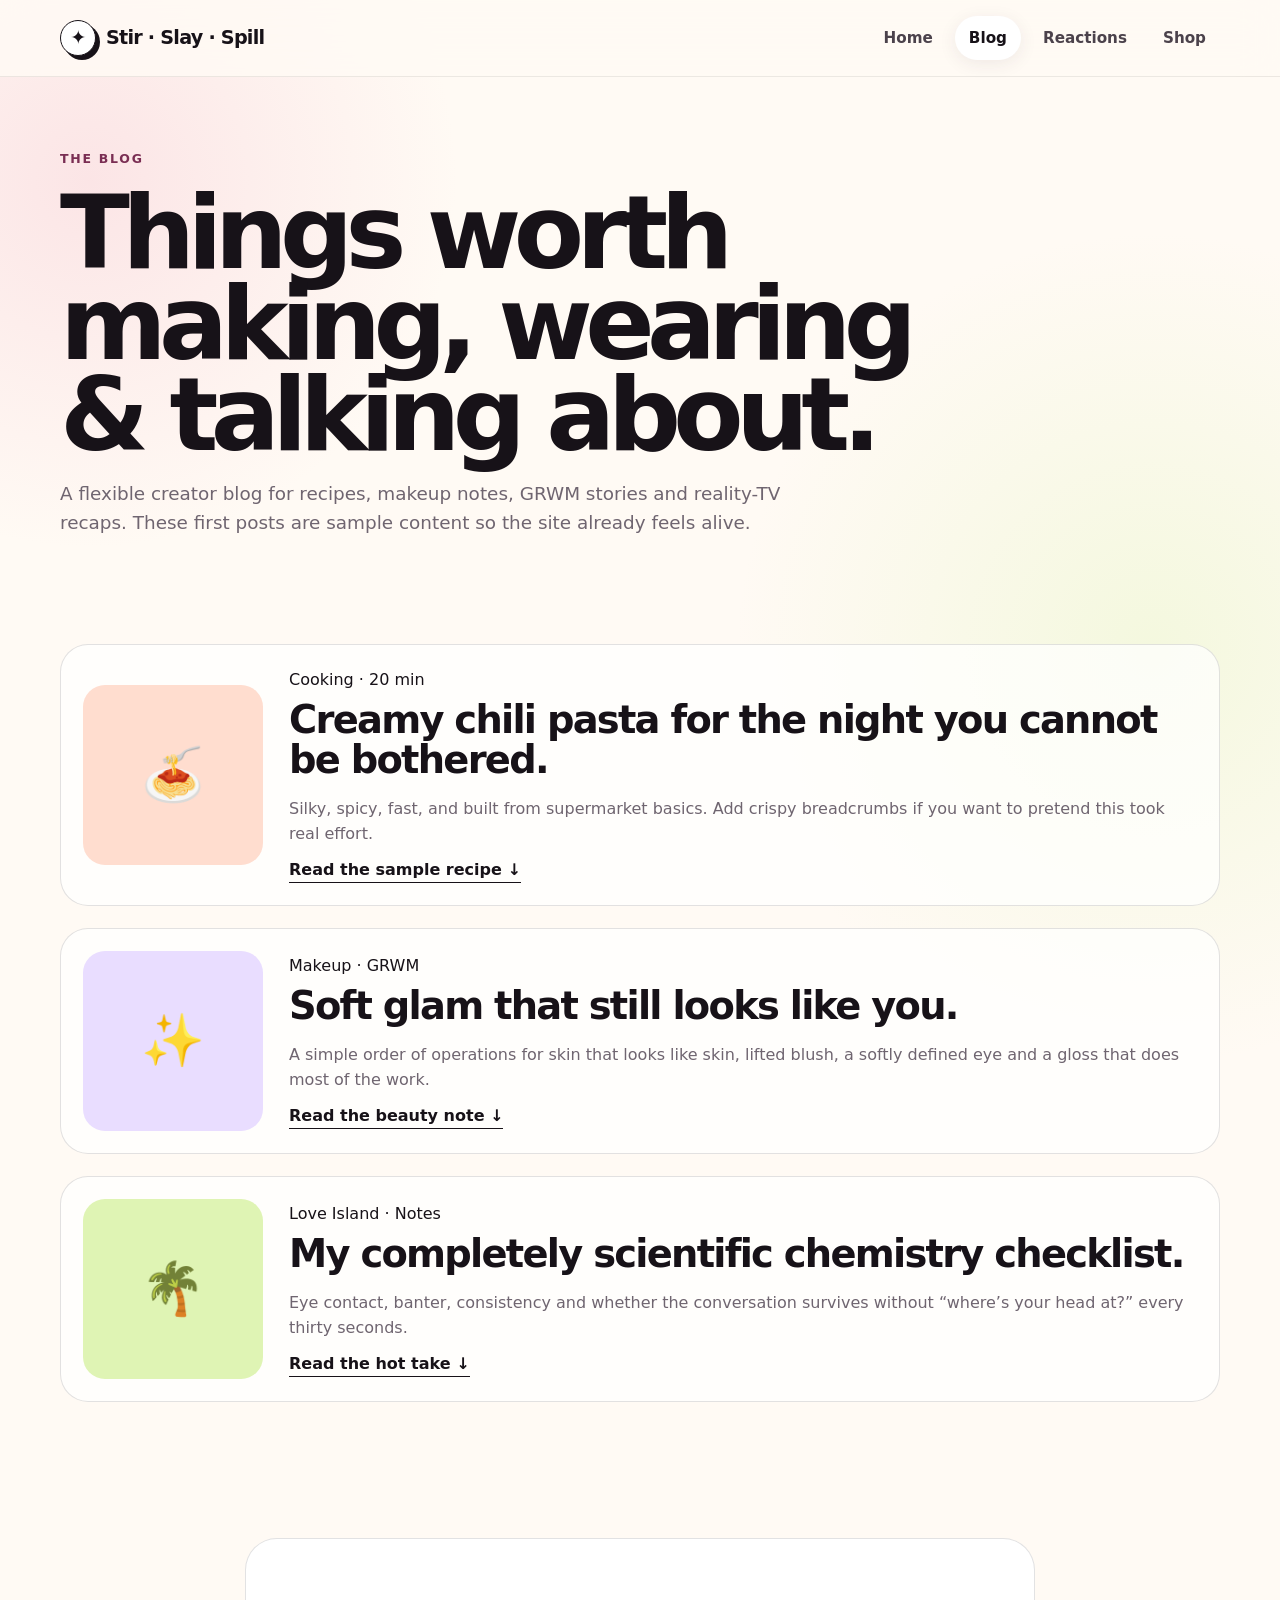
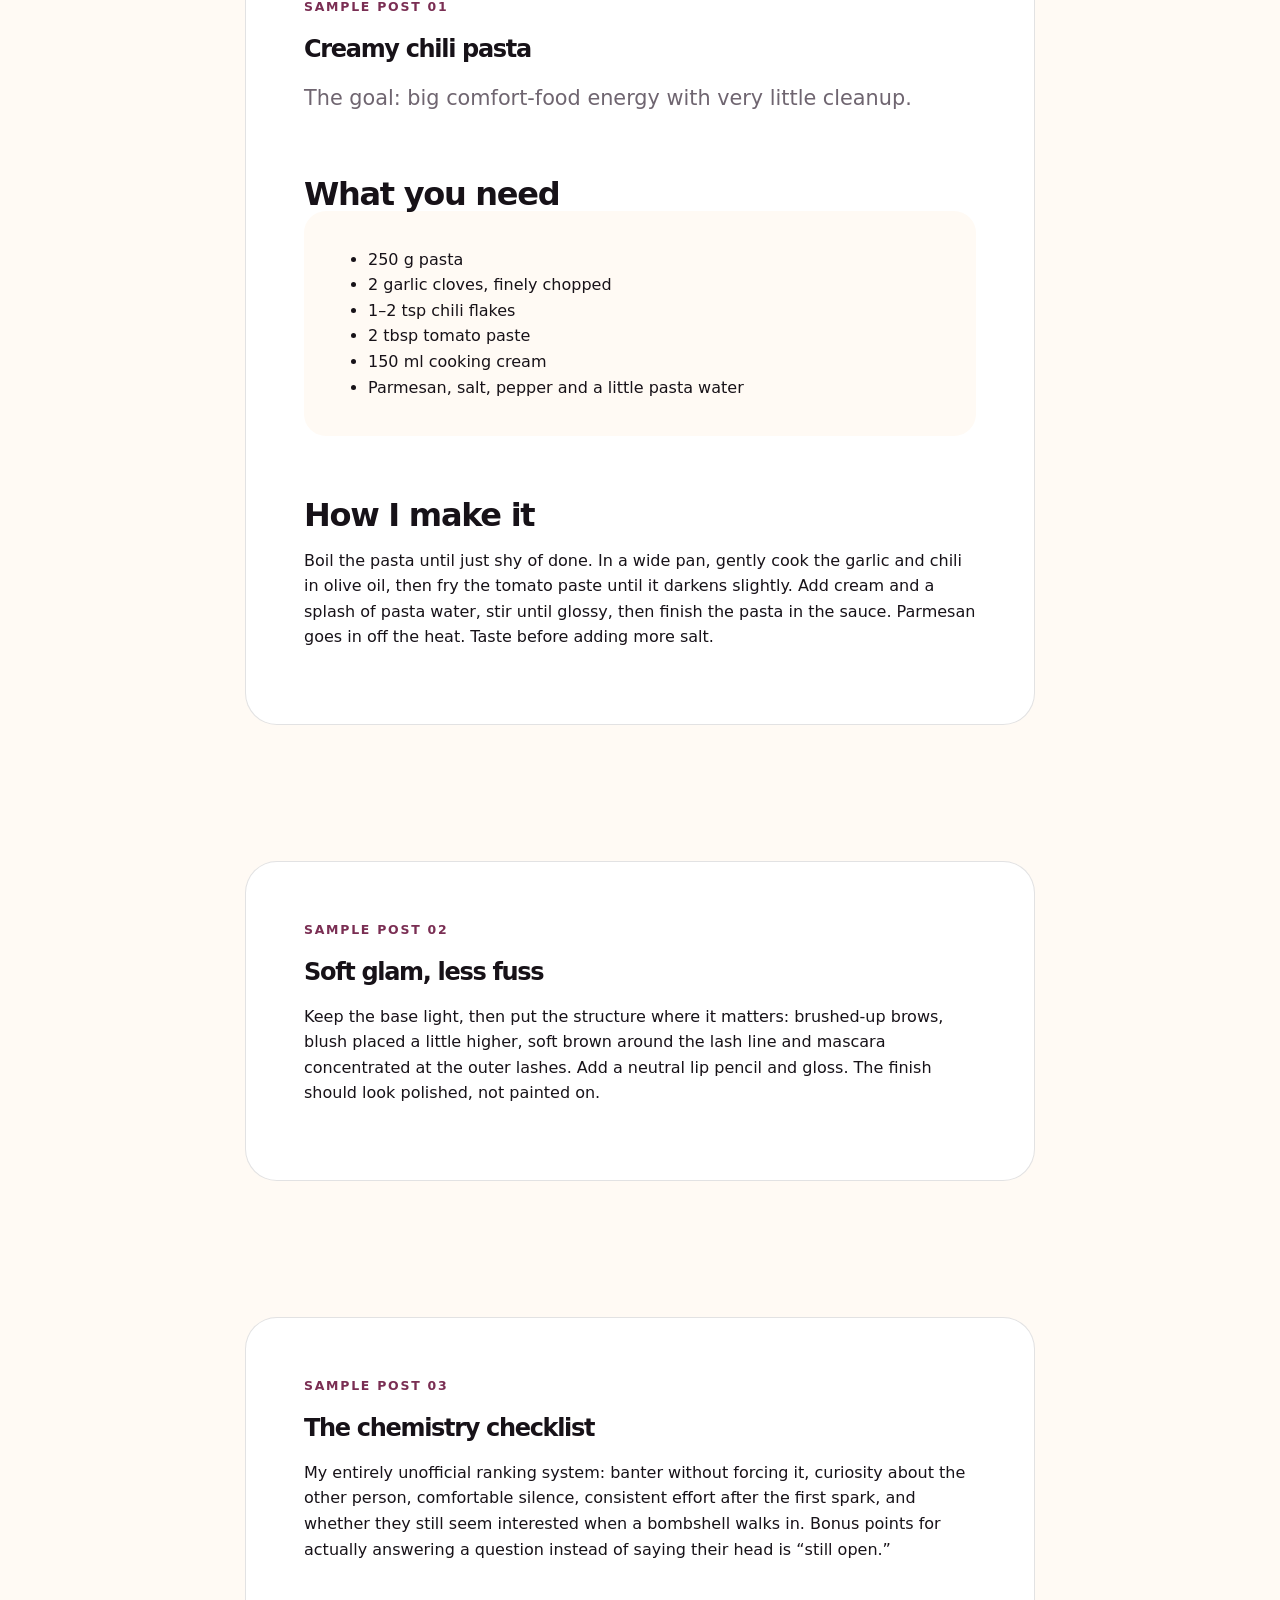
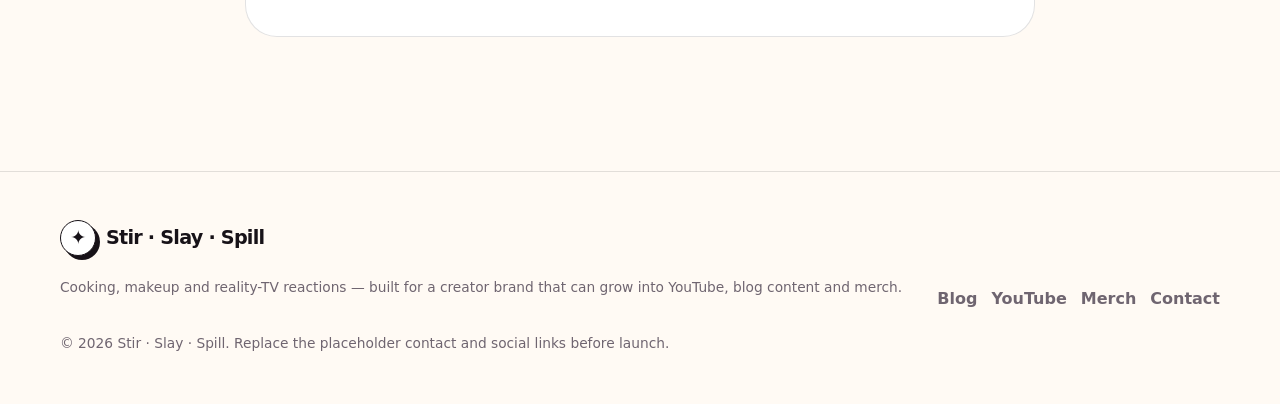
==== blog.html @ a6b5875b "Rebuild GitHub Pages site as creator blog, reactions and merch hub" ====
<!doctype html>
<html lang="en"><head><meta charset="utf-8"><meta name="viewport" content="width=device-width,initial-scale=1"><meta name="description" content="The Stir Slay Spill blog — food, makeup and reality-TV notes."><title>Blog — Stir · Slay · Spill</title><link rel="stylesheet" href="styles.css"></head>
<body>
<header class="site-header"><div class="container nav"><a class="brand" href="index.html"><span class="brand-mark">✦</span><span>Stir · Slay · Spill</span></a><button class="menu-btn" aria-expanded="false" aria-label="Open navigation">Menu</button><nav class="nav-links"><a href="index.html">Home</a><a href="blog.html" aria-current="page">Blog</a><a href="reactions.html">Reactions</a><a href="shop.html">Shop</a></nav></div></header>
<main>
<section class="page-hero"><div class="container"><div class="kicker">The blog</div><h1>Things worth making, wearing & talking about.</h1><p>A flexible creator blog for recipes, makeup notes, GRWM stories and reality-TV recaps. These first posts are sample content so the site already feels alive.</p></div></section>
<section class="section-tight"><div class="container post-list">
  <article class="post"><div class="post-art">🍝</div><div><div class="mini">Cooking · 20 min</div><h2>Creamy chili pasta for the night you cannot be bothered.</h2><p>Silky, spicy, fast, and built from supermarket basics. Add crispy breadcrumbs if you want to pretend this took real effort.</p><a class="card-link" href="#pasta">Read the sample recipe ↓</a></div></article>
  <article class="post"><div class="post-art">✨</div><div><div class="mini">Makeup · GRWM</div><h2>Soft glam that still looks like you.</h2><p>A simple order of operations for skin that looks like skin, lifted blush, a softly defined eye and a gloss that does most of the work.</p><a class="card-link" href="#glam">Read the beauty note ↓</a></div></article>
  <article class="post"><div class="post-art">🌴</div><div><div class="mini">Love Island · Notes</div><h2>My completely scientific chemistry checklist.</h2><p>Eye contact, banter, consistency and whether the conversation survives without “where’s your head at?” every thirty seconds.</p><a class="card-link" href="#island">Read the hot take ↓</a></div></article>
</div></section>
<section class="section" id="pasta"><div class="container article"><div class="kicker">Sample post 01</div><h1 style="letter-spacing:-.055em;line-height:1">Creamy chili pasta</h1><p class="lede">The goal: big comfort-food energy with very little cleanup.</p><h2>What you need</h2><div class="ingredients"><ul><li>250 g pasta</li><li>2 garlic cloves, finely chopped</li><li>1–2 tsp chili flakes</li><li>2 tbsp tomato paste</li><li>150 ml cooking cream</li><li>Parmesan, salt, pepper and a little pasta water</li></ul></div><h2>How I make it</h2><p>Boil the pasta until just shy of done. In a wide pan, gently cook the garlic and chili in olive oil, then fry the tomato paste until it darkens slightly. Add cream and a splash of pasta water, stir until glossy, then finish the pasta in the sauce. Parmesan goes in off the heat. Taste before adding more salt.</p></div></section>
<section class="section-tight" id="glam"><div class="container article"><div class="kicker">Sample post 02</div><h1 style="letter-spacing:-.055em;line-height:1">Soft glam, less fuss</h1><p>Keep the base light, then put the structure where it matters: brushed-up brows, blush placed a little higher, soft brown around the lash line and mascara concentrated at the outer lashes. Add a neutral lip pencil and gloss. The finish should look polished, not painted on.</p></div></section>
<section class="section" id="island"><div class="container article"><div class="kicker">Sample post 03</div><h1 style="letter-spacing:-.055em;line-height:1">The chemistry checklist</h1><p>My entirely unofficial ranking system: banter without forcing it, curiosity about the other person, comfortable silence, consistent effort after the first spark, and whether they still seem interested when a bombshell walks in. Bonus points for actually answering a question instead of saying their head is “still open.”</p></div></section>
</main>
<footer class="site-footer"><div class="container"><div class="footer-grid"><div><a class="brand" href="index.html"><span class="brand-mark">✦</span><span>Stir · Slay · Spill</span></a><p class="footer-note">Cooking, makeup and reality-TV reactions — built for a creator brand that can grow into YouTube, blog content and merch.</p></div><nav class="footer-nav"><a href="blog.html">Blog</a><a href="reactions.html">YouTube</a><a href="shop.html">Merch</a><a href="mailto:hello@example.com">Contact</a></nav></div><p class="footer-note">© 2026 Stir · Slay · Spill. Replace the placeholder contact and social links before launch.</p></div></footer>
<script src="script.js"></script></body></html>
---- styles.css ----
:root{
  --ink:#171218;
  --muted:#6f6570;
  --cream:#fffaf4;
  --paper:#ffffff;
  --peach:#ffddcf;
  --pink:#f4b8c8;
  --rose:#dc6f91;
  --berry:#7a2e53;
  --lime:#dff4b4;
  --lav:#e9ddff;
  --line:rgba(23,18,24,.12);
  --shadow:0 18px 50px rgba(68,34,51,.12);
  --radius:28px;
}
*{box-sizing:border-box}
html{scroll-behavior:smooth}
body{
  margin:0;
  color:var(--ink);
  background:
    radial-gradient(circle at 7% 5%,rgba(244,184,200,.32),transparent 23rem),
    radial-gradient(circle at 90% 18%,rgba(223,244,180,.34),transparent 26rem),
    var(--cream);
  font-family:Inter,ui-sans-serif,system-ui,-apple-system,BlinkMacSystemFont,"Segoe UI",sans-serif;
  line-height:1.6;
}
body::selection{background:var(--pink)}
a{color:inherit}
img{display:block;max-width:100%}
.container{width:min(1160px,calc(100% - 40px));margin-inline:auto}
.site-header{
  position:sticky;top:0;z-index:50;
  border-bottom:1px solid rgba(23,18,24,.08);
  background:rgba(255,250,244,.82);
  backdrop-filter:blur(18px);
}
.nav{
  min-height:76px;display:flex;align-items:center;justify-content:space-between;gap:20px;
}
.brand{
  display:inline-flex;align-items:center;gap:10px;text-decoration:none;font-weight:900;letter-spacing:-.04em;font-size:1.2rem;
}
.brand-mark{
  width:36px;height:36px;border:1px solid var(--ink);border-radius:50%;
  display:grid;place-items:center;background:var(--paper);box-shadow:4px 4px 0 var(--ink);
}
.nav-links{display:flex;align-items:center;gap:8px}
.nav-links a{
  text-decoration:none;padding:10px 14px;border-radius:999px;font-size:.95rem;font-weight:700;color:#4b424b;
}
.nav-links a:hover,.nav-links a[aria-current="page"]{background:var(--paper);color:var(--ink);box-shadow:0 4px 18px rgba(65,32,48,.08)}
.menu-btn{display:none;border:0;background:transparent;font:inherit;font-weight:800}
.button{
  display:inline-flex;align-items:center;justify-content:center;gap:8px;
  min-height:48px;padding:0 20px;border-radius:999px;border:1.5px solid var(--ink);
  text-decoration:none;font-weight:850;transition:.2s ease;cursor:pointer;
}
.button:hover{transform:translateY(-2px)}
.button-dark{background:var(--ink);color:#fff;box-shadow:5px 5px 0 rgba(220,111,145,.45)}
.button-light{background:var(--paper)}
.button-soft{background:var(--peach);border-color:transparent}
.hero{padding:58px 0 42px}
.hero-grid{display:grid;grid-template-columns:1.05fr .95fr;gap:58px;align-items:center}
.eyebrow{
  display:inline-flex;align-items:center;gap:8px;padding:7px 12px;border-radius:999px;background:var(--lime);
  font-size:.8rem;font-weight:900;text-transform:uppercase;letter-spacing:.12em;
}
.hero h1,.page-hero h1{
  margin:18px 0 18px;font-size:clamp(3.3rem,8vw,7.2rem);line-height:.89;letter-spacing:-.075em;max-width:9ch;
}
.hero h1 em{font-family:Georgia,serif;font-weight:500;color:var(--berry)}
.lede{font-size:clamp(1.05rem,2vw,1.3rem);color:var(--muted);max-width:54ch}
.hero-actions{display:flex;flex-wrap:wrap;gap:12px;margin-top:28px}
.hero-note{margin-top:28px;display:flex;gap:12px;align-items:center;font-size:.92rem;color:var(--muted);font-weight:650}
.hero-note .dot{width:10px;height:10px;border-radius:50%;background:var(--rose);box-shadow:0 0 0 6px rgba(220,111,145,.16)}
.portrait-wrap{position:relative;isolation:isolate}
.portrait-card{
  position:relative;overflow:hidden;border-radius:44px 44px 18px 44px;border:1px solid rgba(23,18,24,.12);
  background:var(--paper);box-shadow:var(--shadow);transform:rotate(1.5deg);
}
.portrait-card img{width:100%;aspect-ratio:4/5;object-fit:cover;object-position:center 40%}
.sticker{
  position:absolute;z-index:2;padding:12px 16px;border:1.5px solid var(--ink);background:#fff;border-radius:18px;
  font-family:Georgia,serif;font-weight:700;box-shadow:5px 5px 0 var(--ink);
}
.sticker.one{left:-20px;top:10%;transform:rotate(-8deg)}
.sticker.two{right:-26px;bottom:12%;transform:rotate(8deg);background:var(--lav)}
.scribble{
  position:absolute;right:-16px;top:-22px;width:120px;height:120px;border:3px solid var(--rose);border-radius:50%;z-index:-1;
}
.ticker{
  margin-top:40px;border-block:1px solid var(--line);overflow:hidden;background:rgba(255,255,255,.4)
}
.ticker-track{
  display:flex;gap:34px;padding:13px 0;white-space:nowrap;font-weight:900;text-transform:uppercase;letter-spacing:.08em;font-size:.82rem;
}
.ticker-track span::after{content:"✦";margin-left:34px;color:var(--rose)}
.section{padding:84px 0}
.section-tight{padding:52px 0}
.section-head{
  display:flex;align-items:end;justify-content:space-between;gap:24px;margin-bottom:30px;
}
.kicker{font-size:.78rem;text-transform:uppercase;letter-spacing:.14em;font-weight:900;color:var(--berry)}
.section h2,.section-head h2,.page-hero h2{
  margin:5px 0 0;font-size:clamp(2.2rem,5vw,4.3rem);line-height:.98;letter-spacing:-.055em;
}
.section-copy{max-width:58ch;color:var(--muted)}
.grid-3{display:grid;grid-template-columns:repeat(3,1fr);gap:20px}
.card{
  border:1px solid var(--line);background:rgba(255,255,255,.75);border-radius:var(--radius);padding:24px;
  box-shadow:0 12px 32px rgba(65,32,48,.06);
}
.card:hover{box-shadow:var(--shadow)}
.card .mini{font-size:.75rem;font-weight:900;text-transform:uppercase;letter-spacing:.11em;color:var(--berry)}
.card h3{font-size:1.5rem;line-height:1.08;letter-spacing:-.035em;margin:10px 0}
.card p{color:var(--muted)}
.card-link{display:inline-flex;margin-top:10px;font-weight:850;text-decoration:none;border-bottom:1px solid currentColor}
.color-card{min-height:330px;display:flex;flex-direction:column;justify-content:flex-end;overflow:hidden;position:relative}
.color-card::before{
  content:"";position:absolute;width:180px;height:180px;border-radius:50%;right:-38px;top:-38px;background:rgba(255,255,255,.45);
}
.color-card.peach{background:var(--peach)}
.color-card.lime{background:var(--lime)}
.color-card.lav{background:var(--lav)}
.icon-big{font-size:3rem;position:absolute;top:24px;left:24px}
.feature{
  display:grid;grid-template-columns:1.15fr .85fr;gap:30px;align-items:stretch;border-radius:36px;background:var(--ink);color:#fff;padding:clamp(26px,5vw,56px);overflow:hidden;position:relative;
}
.feature::after{content:"";position:absolute;right:-90px;bottom:-130px;width:360px;height:360px;border-radius:50%;border:70px solid rgba(244,184,200,.13)}
.feature-copy{position:relative;z-index:1}
.feature .kicker{color:var(--pink)}
.feature h2{font-size:clamp(2.5rem,6vw,5.4rem);line-height:.94;letter-spacing:-.06em;margin:8px 0 16px}
.feature p{color:#cfc6cf;max-width:48ch}
.tv-card{border:1px solid rgba(255,255,255,.18);border-radius:26px;background:#251f25;padding:22px;align-self:center;position:relative;z-index:1}
.tv-screen{aspect-ratio:16/10;border-radius:18px;background:linear-gradient(135deg,var(--pink),var(--lav));display:grid;place-items:center;color:var(--ink);font-size:4rem}
.tv-meta{display:flex;justify-content:space-between;gap:12px;margin-top:16px;font-size:.85rem;color:#cfc6cf}
.quote{
  padding:54px;border-radius:34px;background:var(--paper);border:1px solid var(--line);text-align:center;
}
.quote p{font-family:Georgia,serif;font-size:clamp(1.8rem,4vw,3.6rem);line-height:1.08;margin:0 auto;max-width:21ch}
.quote small{display:block;margin-top:20px;color:var(--muted);font-weight:750}
.shop-strip{display:grid;grid-template-columns:repeat(3,1fr);gap:18px}
.product{overflow:hidden;padding:0}
.product-art{
  min-height:260px;display:grid;place-items:center;font-size:4rem;background:linear-gradient(135deg,#fff,var(--peach));
}
.product:nth-child(2) .product-art{background:linear-gradient(135deg,#fff,var(--lime))}
.product:nth-child(3) .product-art{background:linear-gradient(135deg,#fff,var(--lav))}
.product-body{padding:22px}
.price-row{display:flex;justify-content:space-between;gap:16px;align-items:center}
.badge{display:inline-flex;padding:6px 10px;border-radius:999px;background:var(--ink);color:#fff;font-size:.72rem;font-weight:900;text-transform:uppercase;letter-spacing:.08em}
.newsletter{
  padding:48px;border-radius:36px;background:var(--berry);color:#fff;display:grid;grid-template-columns:1fr auto;gap:28px;align-items:center;
}
.newsletter p{color:#f2dae5;margin-bottom:0}
.newsletter-form{display:flex;gap:10px;min-width:min(100%,470px)}
.newsletter input{
  min-width:0;flex:1;height:50px;border-radius:999px;border:1px solid rgba(255,255,255,.45);padding:0 18px;background:rgba(255,255,255,.12);color:white;font:inherit;
}
.newsletter input::placeholder{color:#f0dbe4}
.newsletter button{height:50px;border:0;border-radius:999px;padding:0 20px;font-weight:850}
.page-hero{padding:72px 0 36px}
.page-hero h1{max-width:12ch}
.page-hero p{max-width:62ch;color:var(--muted);font-size:1.15rem}
.post-list{display:grid;gap:22px}
.post{
  display:grid;grid-template-columns:180px 1fr;gap:26px;align-items:center;border:1px solid var(--line);background:rgba(255,255,255,.72);padding:22px;border-radius:28px;
}
.post-art{aspect-ratio:1;border-radius:22px;display:grid;place-items:center;font-size:3.2rem;background:var(--peach)}
.post:nth-child(2) .post-art{background:var(--lav)}
.post:nth-child(3) .post-art{background:var(--lime)}
.post h2{font-size:clamp(1.6rem,3vw,2.5rem);line-height:1.04;letter-spacing:-.045em;margin:7px 0}
.post p{color:var(--muted);margin-bottom:0}
.article{
  max-width:790px;margin:0 auto;background:var(--paper);border:1px solid var(--line);border-radius:32px;padding:clamp(26px,5vw,58px)
}
.article h2{font-size:2rem;letter-spacing:-.04em;margin-top:2em}
.article .ingredients{background:var(--cream);border-radius:22px;padding:20px 24px}
.video-grid{display:grid;grid-template-columns:repeat(2,1fr);gap:22px}
.video-card{padding:0;overflow:hidden}
.video-thumb{
  aspect-ratio:16/9;display:grid;place-items:center;background:linear-gradient(135deg,var(--lav),var(--pink));font-size:3.5rem;position:relative
}
.play{width:70px;height:70px;border-radius:50%;display:grid;place-items:center;background:var(--ink);color:white;font-size:1.4rem;padding-left:4px}
.video-body{padding:22px}
.video-body h2{font-size:1.55rem;line-height:1.05;letter-spacing:-.035em}
.shop-grid{display:grid;grid-template-columns:repeat(3,1fr);gap:22px}
.shop-grid .product-art{min-height:340px}
.faq{display:grid;gap:12px}
.faq details{background:var(--paper);border:1px solid var(--line);border-radius:18px;padding:18px 20px}
.faq summary{cursor:pointer;font-weight:850}
.site-footer{padding:48px 0 36px;border-top:1px solid var(--line);margin-top:50px}
.footer-grid{display:grid;grid-template-columns:1fr auto;gap:28px;align-items:end}
.footer-nav{display:flex;flex-wrap:wrap;gap:14px}
.footer-nav a{font-weight:750;text-decoration:none;color:var(--muted)}
.footer-note{margin-top:20px;color:var(--muted);font-size:.86rem}
.mobile-only{display:none}
@media (max-width:900px){
  .hero-grid,.feature{grid-template-columns:1fr}
  .hero-grid{gap:38px}
  .portrait-wrap{max-width:620px}
  .grid-3,.shop-strip,.shop-grid{grid-template-columns:1fr 1fr}
  .newsletter{grid-template-columns:1fr}
  .video-grid{grid-template-columns:1fr}
}
@media (max-width:700px){
  .container{width:min(100% - 28px,1160px)}
  .nav{min-height:68px}
  .menu-btn{display:block}
  .nav-links{
    position:absolute;left:14px;right:14px;top:72px;display:none;flex-direction:column;align-items:stretch;
    background:var(--paper);border:1px solid var(--line);border-radius:22px;padding:10px;box-shadow:var(--shadow)
  }
  .nav-links.open{display:flex}
  .nav-links a{padding:12px 14px}
  .hero{padding-top:38px}
  .hero h1,.page-hero h1{font-size:clamp(3rem,17vw,5.4rem)}
  .sticker{font-size:.82rem}
  .sticker.one{left:-5px}
  .sticker.two{right:-6px}
  .section{padding:64px 0}
  .section-head{align-items:start;flex-direction:column}
  .grid-3,.shop-strip,.shop-grid{grid-template-columns:1fr}
  .post{grid-template-columns:1fr}
  .post-art{aspect-ratio:16/9}
  .newsletter{padding:30px}
  .newsletter-form{flex-direction:column;min-width:0}
  .quote{padding:34px 24px}
  .footer-grid{grid-template-columns:1fr}
}
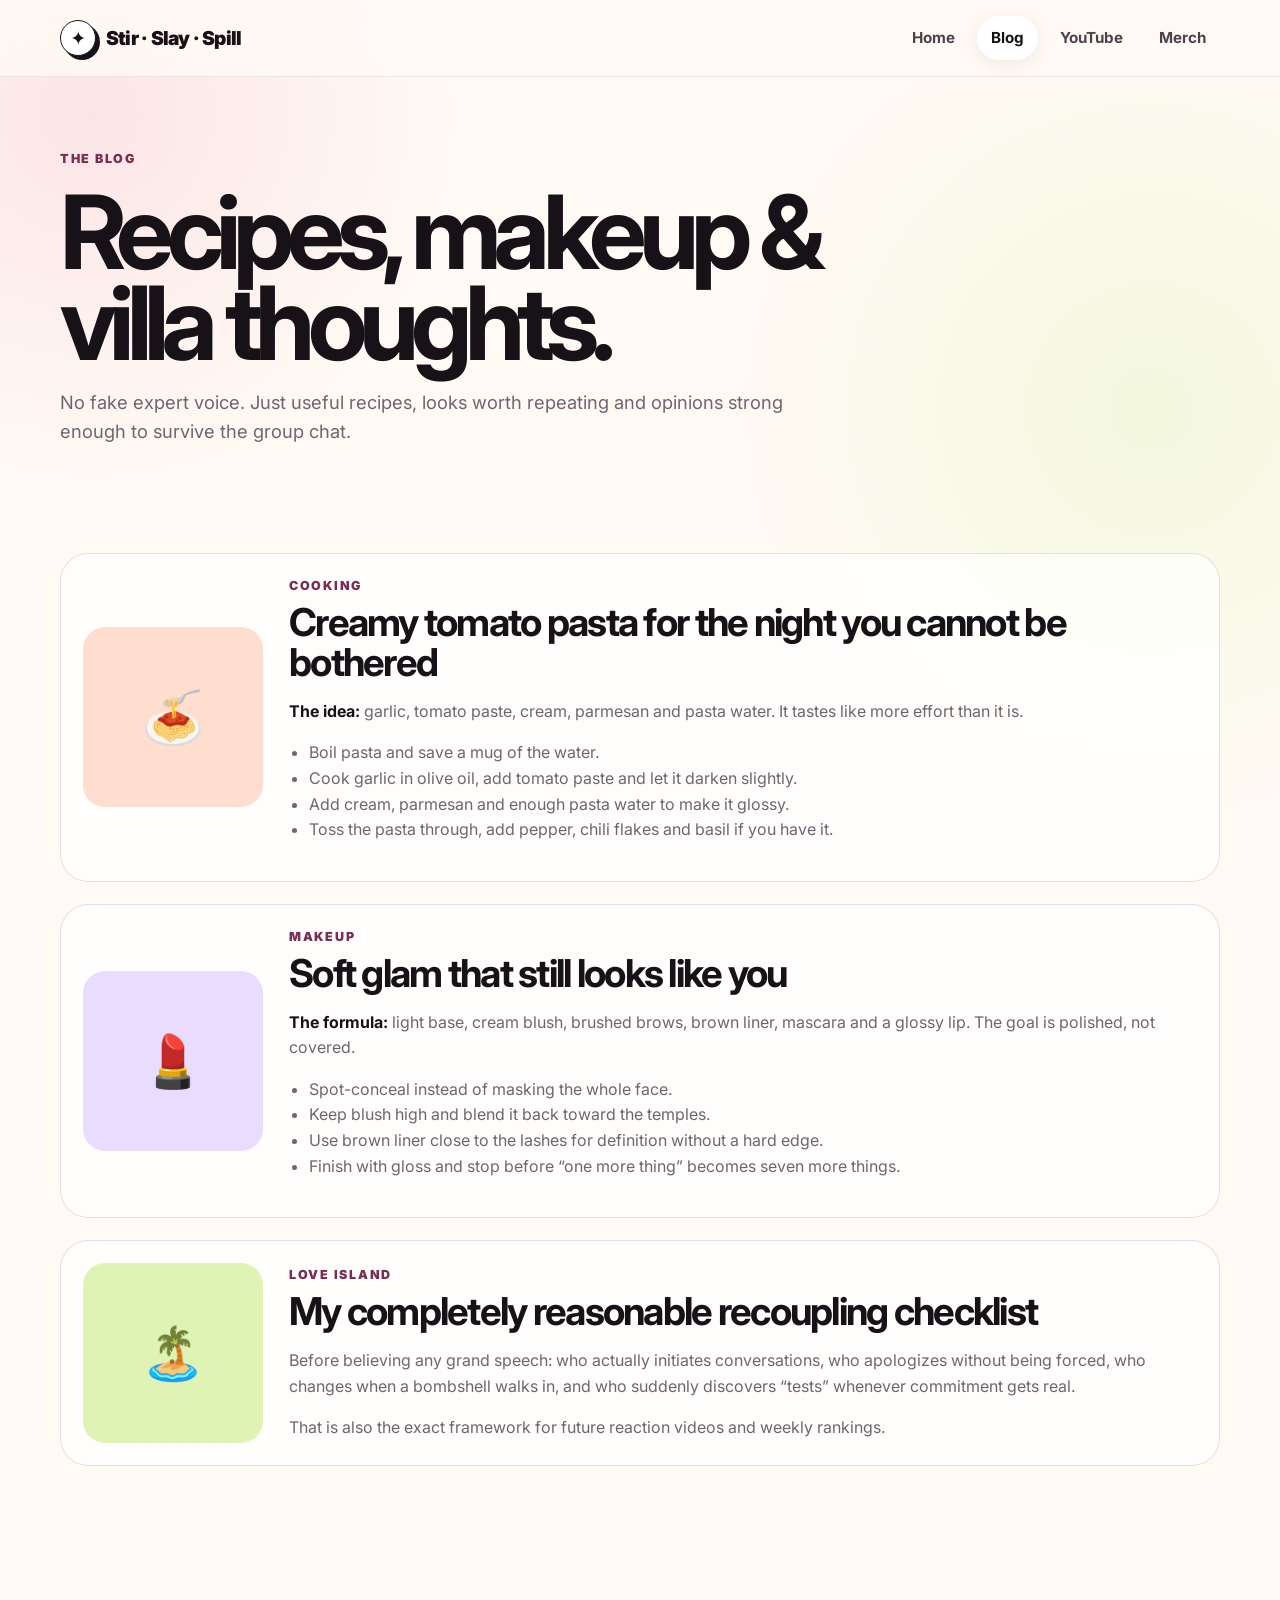
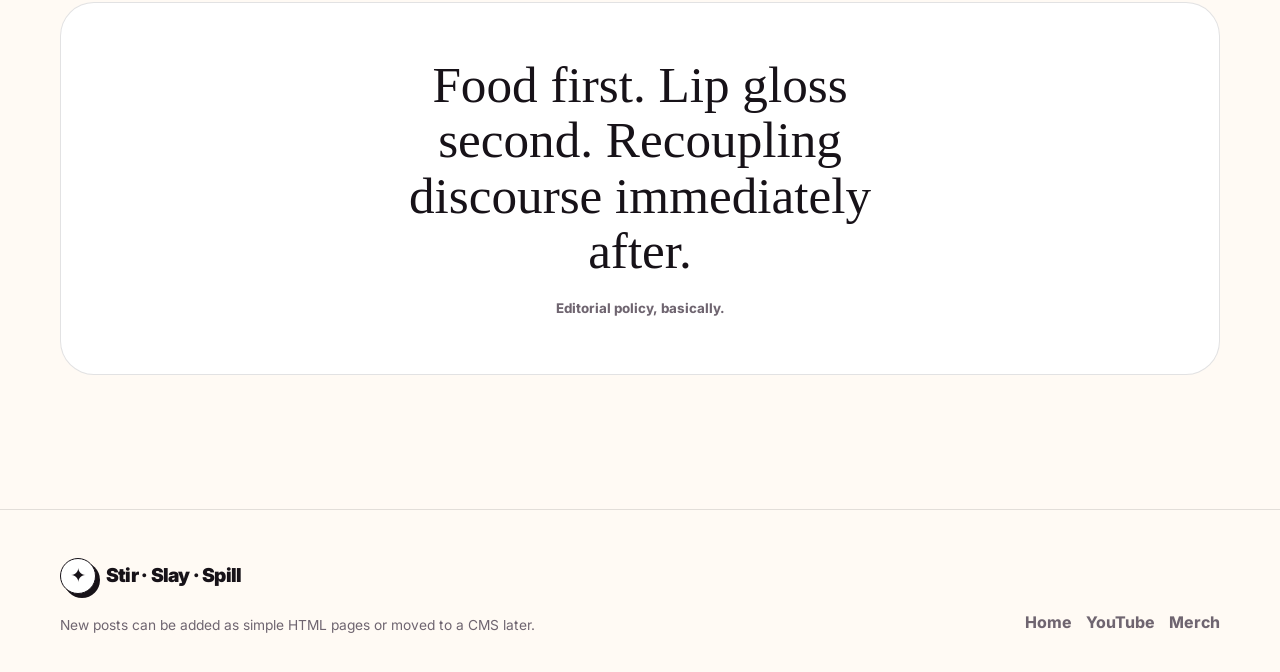
==== commit 40d423cb: "Replace massage site with creator blog, reactions and merch hub" ====
--- a/blog.html
+++ b/blog.html
@@ -1,17 +1,11 @@
 <!doctype html>
-<html lang="en"><head><meta charset="utf-8"><meta name="viewport" content="width=device-width,initial-scale=1"><meta name="description" content="The Stir Slay Spill blog — food, makeup and reality-TV notes."><title>Blog — Stir · Slay · Spill</title><link rel="stylesheet" href="styles.css"></head>
-<body>
-<header class="site-header"><div class="container nav"><a class="brand" href="index.html"><span class="brand-mark">✦</span><span>Stir · Slay · Spill</span></a><button class="menu-btn" aria-expanded="false" aria-label="Open navigation">Menu</button><nav class="nav-links"><a href="index.html">Home</a><a href="blog.html" aria-current="page">Blog</a><a href="reactions.html">Reactions</a><a href="shop.html">Shop</a></nav></div></header>
-<main>
-<section class="page-hero"><div class="container"><div class="kicker">The blog</div><h1>Things worth making, wearing & talking about.</h1><p>A flexible creator blog for recipes, makeup notes, GRWM stories and reality-TV recaps. These first posts are sample content so the site already feels alive.</p></div></section>
+<html lang="en"><head><meta charset="utf-8"><meta name="viewport" content="width=device-width,initial-scale=1"><title>Blog | Stir · Slay · Spill</title><meta name="description" content="Cooking, makeup and Love Island blog posts from Stir Slay Spill."><link rel="canonical" href="https://yuvalsigura.github.io/blog.html"><link rel="preconnect" href="https://fonts.googleapis.com"><link rel="preconnect" href="https://fonts.gstatic.com" crossorigin><link href="https://fonts.googleapis.com/css2?family=Inter:wght@500;600;700;800;900&display=swap" rel="stylesheet"><link rel="stylesheet" href="styles.css"><style>.post-copy ul{padding-left:20px;color:var(--muted)}.post-copy strong{color:var(--ink)}.jump{scroll-margin-top:100px}</style></head><body>
+<header class="site-header"><div class="container nav"><a class="brand" href="index.html"><span class="brand-mark">✦</span><span>Stir · Slay · Spill</span></a><button class="menu-btn" aria-expanded="false">Menu</button><nav class="nav-links"><a href="index.html">Home</a><a href="blog.html" aria-current="page">Blog</a><a href="reactions.html">YouTube</a><a href="shop.html">Merch</a></nav></div></header>
+<main><section class="page-hero"><div class="container"><div class="kicker">The blog</div><h1>Recipes, makeup & villa thoughts.</h1><p>No fake expert voice. Just useful recipes, looks worth repeating and opinions strong enough to survive the group chat.</p></div></section>
 <section class="section-tight"><div class="container post-list">
-  <article class="post"><div class="post-art">🍝</div><div><div class="mini">Cooking · 20 min</div><h2>Creamy chili pasta for the night you cannot be bothered.</h2><p>Silky, spicy, fast, and built from supermarket basics. Add crispy breadcrumbs if you want to pretend this took real effort.</p><a class="card-link" href="#pasta">Read the sample recipe ↓</a></div></article>
-  <article class="post"><div class="post-art">✨</div><div><div class="mini">Makeup · GRWM</div><h2>Soft glam that still looks like you.</h2><p>A simple order of operations for skin that looks like skin, lifted blush, a softly defined eye and a gloss that does most of the work.</p><a class="card-link" href="#glam">Read the beauty note ↓</a></div></article>
-  <article class="post"><div class="post-art">🌴</div><div><div class="mini">Love Island · Notes</div><h2>My completely scientific chemistry checklist.</h2><p>Eye contact, banter, consistency and whether the conversation survives without “where’s your head at?” every thirty seconds.</p><a class="card-link" href="#island">Read the hot take ↓</a></div></article>
+<article class="post jump" id="food"><div class="post-art">🍝</div><div class="post-copy"><div class="kicker">Cooking</div><h2>Creamy tomato pasta for the night you cannot be bothered</h2><p><strong>The idea:</strong> garlic, tomato paste, cream, parmesan and pasta water. It tastes like more effort than it is.</p><ul><li>Boil pasta and save a mug of the water.</li><li>Cook garlic in olive oil, add tomato paste and let it darken slightly.</li><li>Add cream, parmesan and enough pasta water to make it glossy.</li><li>Toss the pasta through, add pepper, chili flakes and basil if you have it.</li></ul></div></article>
+<article class="post jump" id="beauty"><div class="post-art">💄</div><div class="post-copy"><div class="kicker">Makeup</div><h2>Soft glam that still looks like you</h2><p><strong>The formula:</strong> light base, cream blush, brushed brows, brown liner, mascara and a glossy lip. The goal is polished, not covered.</p><ul><li>Spot-conceal instead of masking the whole face.</li><li>Keep blush high and blend it back toward the temples.</li><li>Use brown liner close to the lashes for definition without a hard edge.</li><li>Finish with gloss and stop before “one more thing” becomes seven more things.</li></ul></div></article>
+<article class="post jump" id="villa"><div class="post-art">🏝️</div><div class="post-copy"><div class="kicker">Love Island</div><h2>My completely reasonable recoupling checklist</h2><p>Before believing any grand speech: who actually initiates conversations, who apologizes without being forced, who changes when a bombshell walks in, and who suddenly discovers “tests” whenever commitment gets real.</p><p>That is also the exact framework for future reaction videos and weekly rankings.</p></div></article>
 </div></section>
-<section class="section" id="pasta"><div class="container article"><div class="kicker">Sample post 01</div><h1 style="letter-spacing:-.055em;line-height:1">Creamy chili pasta</h1><p class="lede">The goal: big comfort-food energy with very little cleanup.</p><h2>What you need</h2><div class="ingredients"><ul><li>250 g pasta</li><li>2 garlic cloves, finely chopped</li><li>1–2 tsp chili flakes</li><li>2 tbsp tomato paste</li><li>150 ml cooking cream</li><li>Parmesan, salt, pepper and a little pasta water</li></ul></div><h2>How I make it</h2><p>Boil the pasta until just shy of done. In a wide pan, gently cook the garlic and chili in olive oil, then fry the tomato paste until it darkens slightly. Add cream and a splash of pasta water, stir until glossy, then finish the pasta in the sauce. Parmesan goes in off the heat. Taste before adding more salt.</p></div></section>
-<section class="section-tight" id="glam"><div class="container article"><div class="kicker">Sample post 02</div><h1 style="letter-spacing:-.055em;line-height:1">Soft glam, less fuss</h1><p>Keep the base light, then put the structure where it matters: brushed-up brows, blush placed a little higher, soft brown around the lash line and mascara concentrated at the outer lashes. Add a neutral lip pencil and gloss. The finish should look polished, not painted on.</p></div></section>
-<section class="section" id="island"><div class="container article"><div class="kicker">Sample post 03</div><h1 style="letter-spacing:-.055em;line-height:1">The chemistry checklist</h1><p>My entirely unofficial ranking system: banter without forcing it, curiosity about the other person, comfortable silence, consistent effort after the first spark, and whether they still seem interested when a bombshell walks in. Bonus points for actually answering a question instead of saying their head is “still open.”</p></div></section>
-</main>
-<footer class="site-footer"><div class="container"><div class="footer-grid"><div><a class="brand" href="index.html"><span class="brand-mark">✦</span><span>Stir · Slay · Spill</span></a><p class="footer-note">Cooking, makeup and reality-TV reactions — built for a creator brand that can grow into YouTube, blog content and merch.</p></div><nav class="footer-nav"><a href="blog.html">Blog</a><a href="reactions.html">YouTube</a><a href="shop.html">Merch</a><a href="mailto:hello@example.com">Contact</a></nav></div><p class="footer-note">© 2026 Stir · Slay · Spill. Replace the placeholder contact and social links before launch.</p></div></footer>
-<script src="script.js"></script></body></html>+<section class="section"><div class="container quote"><p>Food first. Lip gloss second. Recoupling discourse immediately after.</p><small>Editorial policy, basically.</small></div></section></main>
+<footer class="site-footer"><div class="container footer-grid"><div><a class="brand" href="index.html"><span class="brand-mark">✦</span><span>Stir · Slay · Spill</span></a><div class="footer-note">New posts can be added as simple HTML pages or moved to a CMS later.</div></div><nav class="footer-nav"><a href="index.html">Home</a><a href="reactions.html">YouTube</a><a href="shop.html">Merch</a></nav></div></footer><script src="script.js"></script></body></html>
